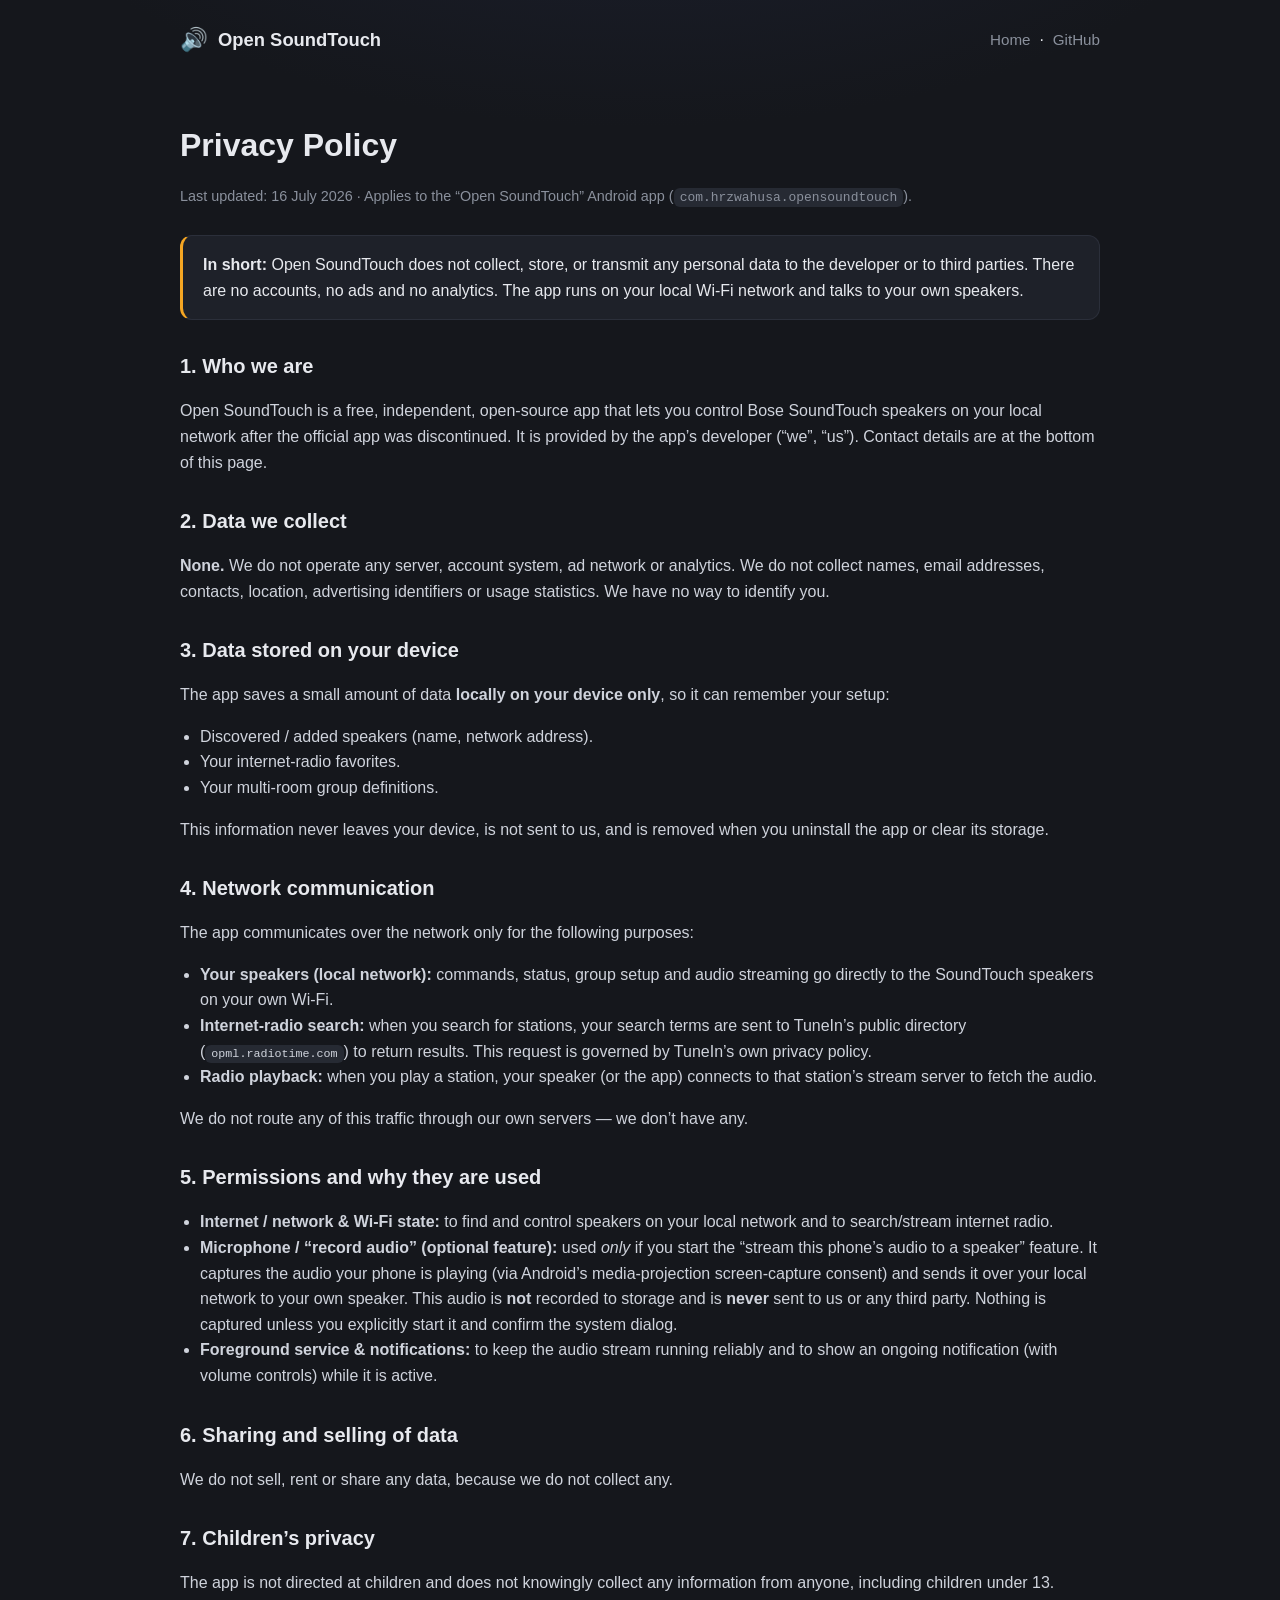
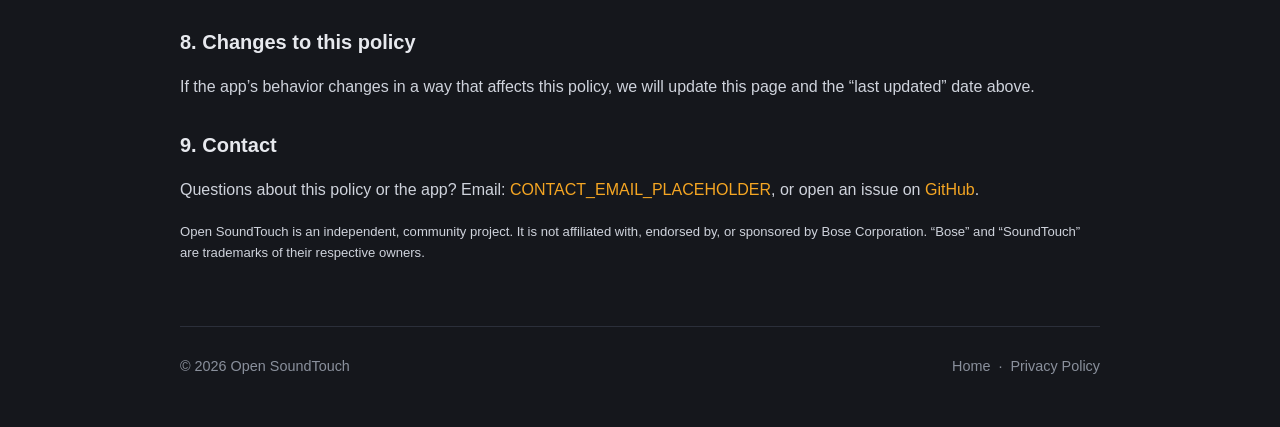
==== privacy.html @ c3b94a8e "Add GitHub Pages site: landing page + privacy policy" ====
<!doctype html>
<html lang="en">
<head>
  <meta charset="utf-8" />
  <meta name="viewport" content="width=device-width, initial-scale=1" />
  <title>Privacy Policy — Open SoundTouch</title>
  <meta name="description" content="Privacy policy for the Open SoundTouch Android app. No personal data is collected, stored on our servers, or shared — the app runs entirely on your local network." />
  <link rel="icon" href="data:image/svg+xml,%3Csvg xmlns='http://www.w3.org/2000/svg' viewBox='0 0 100 100'%3E%3Ctext y='.9em' font-size='90'%3E%F0%9F%94%8A%3C/text%3E%3C/svg%3E" />
  <link rel="stylesheet" href="style.css" />
</head>
<body>
  <div class="wrap">
    <nav class="nav">
      <a class="brand" href="index.html" style="color:var(--text)"><span class="dot">🔊</span> Open SoundTouch</a>
      <div>
        <a class="navlink" href="index.html">Home</a>
        &nbsp;·&nbsp;
        <a class="navlink" href="https://github.com/Hrzwahusa/Open-Soundtouch" target="_blank" rel="noopener">GitHub</a>
      </div>
    </nav>

    <main class="legal">
      <h1>Privacy Policy</h1>
      <p class="updated">Last updated: 16 July 2026 · Applies to the “Open SoundTouch” Android app (<code>com.hrzwahusa.opensoundtouch</code>).</p>

      <div class="tldr">
        <strong>In short:</strong> Open SoundTouch does not collect, store, or transmit any
        personal data to the developer or to third parties. There are no accounts, no ads and
        no analytics. The app runs on your local Wi‑Fi network and talks to your own speakers.
      </div>

      <h2>1. Who we are</h2>
      <p>
        Open SoundTouch is a free, independent, open‑source app that lets you control Bose
        SoundTouch speakers on your local network after the official app was discontinued.
        It is provided by the app’s developer (“we”, “us”). Contact details are at the bottom
        of this page.
      </p>

      <h2>2. Data we collect</h2>
      <p>
        <strong>None.</strong> We do not operate any server, account system, ad network or
        analytics. We do not collect names, email addresses, contacts, location, advertising
        identifiers or usage statistics. We have no way to identify you.
      </p>

      <h2>3. Data stored on your device</h2>
      <p>The app saves a small amount of data <strong>locally on your device only</strong>, so it can remember your setup:</p>
      <ul>
        <li>Discovered / added speakers (name, network address).</li>
        <li>Your internet‑radio favorites.</li>
        <li>Your multi‑room group definitions.</li>
      </ul>
      <p>
        This information never leaves your device, is not sent to us, and is removed when you
        uninstall the app or clear its storage.
      </p>

      <h2>4. Network communication</h2>
      <p>The app communicates over the network only for the following purposes:</p>
      <ul>
        <li><strong>Your speakers (local network):</strong> commands, status, group setup and audio
          streaming go directly to the SoundTouch speakers on your own Wi‑Fi.</li>
        <li><strong>Internet‑radio search:</strong> when you search for stations, your search terms are
          sent to TuneIn’s public directory (<code>opml.radiotime.com</code>) to return results. This
          request is governed by TuneIn’s own privacy policy.</li>
        <li><strong>Radio playback:</strong> when you play a station, your speaker (or the app) connects
          to that station’s stream server to fetch the audio.</li>
      </ul>
      <p>We do not route any of this traffic through our own servers — we don’t have any.</p>

      <h2>5. Permissions and why they are used</h2>
      <ul>
        <li><strong>Internet / network &amp; Wi‑Fi state:</strong> to find and control speakers on your
          local network and to search/stream internet radio.</li>
        <li><strong>Microphone / “record audio” (optional feature):</strong> used <em>only</em> if you
          start the “stream this phone’s audio to a speaker” feature. It captures the audio your phone
          is playing (via Android’s media‑projection screen‑capture consent) and sends it over your
          local network to your own speaker. This audio is <strong>not</strong> recorded to storage and
          is <strong>never</strong> sent to us or any third party. Nothing is captured unless you
          explicitly start it and confirm the system dialog.</li>
        <li><strong>Foreground service &amp; notifications:</strong> to keep the audio stream running
          reliably and to show an ongoing notification (with volume controls) while it is active.</li>
      </ul>

      <h2>6. Sharing and selling of data</h2>
      <p>We do not sell, rent or share any data, because we do not collect any.</p>

      <h2>7. Children’s privacy</h2>
      <p>
        The app is not directed at children and does not knowingly collect any information from
        anyone, including children under 13.
      </p>

      <h2>8. Changes to this policy</h2>
      <p>
        If the app’s behavior changes in a way that affects this policy, we will update this page
        and the “last updated” date above.
      </p>

      <h2>9. Contact</h2>
      <p>
        Questions about this policy or the app? Email:
        <a href="mailto:CONTACT_EMAIL_PLACEHOLDER">CONTACT_EMAIL_PLACEHOLDER</a>,
        or open an issue on
        <a href="https://github.com/Hrzwahusa/Open-Soundtouch" target="_blank" rel="noopener">GitHub</a>.
      </p>

      <p class="disclaimer">
        Open SoundTouch is an independent, community project. It is not affiliated with, endorsed by,
        or sponsored by Bose Corporation. “Bose” and “SoundTouch” are trademarks of their respective
        owners.
      </p>
    </main>

    <footer>
      <div class="frow">
        <div>© <span id="yr"></span> Open SoundTouch</div>
        <div><a href="index.html">Home</a> &nbsp;·&nbsp; <a href="privacy.html">Privacy Policy</a></div>
      </div>
    </footer>
  </div>
  <script>document.getElementById('yr').textContent = new Date().getFullYear();</script>
</body>
</html>
---- style.css ----
:root {
  --bg: #15171c;
  --bg2: #0f1115;
  --surface: #1e2129;
  --surface2: #262a33;
  --text: #e7e9ee;
  --muted: #8a909c;
  --accent: #f5a623;
  --accent-ink: #17130a;
  --border: #2b2f3a;
  --radius: 16px;
}

* { box-sizing: border-box; }

html { scroll-behavior: smooth; }

body {
  margin: 0;
  background: radial-gradient(1200px 600px at 50% -10%, #1c2030 0%, var(--bg) 55%) no-repeat, var(--bg);
  color: var(--text);
  font-family: -apple-system, BlinkMacSystemFont, "Segoe UI", Roboto, Helvetica, Arial, sans-serif;
  line-height: 1.6;
  -webkit-font-smoothing: antialiased;
}

.wrap { max-width: 960px; margin: 0 auto; padding: 0 20px; }

a { color: var(--accent); text-decoration: none; }
a:hover { text-decoration: underline; }

/* Top bar */
.nav {
  display: flex; align-items: center; justify-content: space-between;
  padding: 22px 0; gap: 16px;
}
.brand { display: flex; align-items: center; gap: 10px; font-weight: 700; font-size: 1.15rem; }
.brand .dot { font-size: 1.4rem; }
.nav a.navlink { color: var(--muted); font-size: .95rem; }
.nav a.navlink:hover { color: var(--text); text-decoration: none; }

/* Hero */
.hero { text-align: center; padding: 48px 0 40px; }
.badge {
  display: inline-block; padding: 6px 14px; border-radius: 999px;
  background: rgba(245,166,35,.12); color: var(--accent);
  border: 1px solid rgba(245,166,35,.35);
  font-size: .8rem; font-weight: 600; letter-spacing: .3px; margin-bottom: 22px;
}
.hero h1 { font-size: clamp(2rem, 5vw, 3.1rem); line-height: 1.15; margin: 0 0 16px; }
.hero p.sub { font-size: 1.15rem; color: var(--muted); max-width: 620px; margin: 0 auto 30px; }

.cta { display: flex; gap: 14px; justify-content: center; flex-wrap: wrap; }
.btn {
  display: inline-block; padding: 13px 24px; border-radius: 12px; font-weight: 700;
  border: 1px solid transparent; cursor: pointer; font-size: 1rem;
}
.btn-primary { background: var(--accent); color: var(--accent-ink); }
.btn-primary:hover { filter: brightness(1.07); text-decoration: none; }
.btn-ghost { background: transparent; color: var(--text); border-color: var(--border); }
.btn-ghost:hover { background: var(--surface); text-decoration: none; }
.cta-note { color: var(--muted); font-size: .85rem; margin-top: 16px; }

/* Sections */
section { padding: 40px 0; }
h2 { font-size: 1.6rem; margin: 0 0 8px; }
.section-sub { color: var(--muted); margin: 0 0 28px; }

.grid { display: grid; grid-template-columns: repeat(auto-fit, minmax(240px, 1fr)); gap: 16px; }
.card {
  background: var(--surface); border: 1px solid var(--border);
  border-radius: var(--radius); padding: 22px;
}
.card .ic { font-size: 1.6rem; margin-bottom: 10px; }
.card h3 { margin: 0 0 6px; font-size: 1.08rem; }
.card p { margin: 0; color: var(--muted); font-size: .95rem; }

/* Steps */
.steps { display: grid; grid-template-columns: repeat(auto-fit, minmax(200px, 1fr)); gap: 16px; }
.step { background: var(--surface); border: 1px solid var(--border); border-radius: var(--radius); padding: 20px; }
.step .n { color: var(--accent); font-weight: 800; font-size: .85rem; letter-spacing: 1px; }
.step h3 { margin: 6px 0 4px; font-size: 1.05rem; }
.step p { margin: 0; color: var(--muted); font-size: .93rem; }

/* Callout */
.callout {
  background: linear-gradient(180deg, var(--surface), var(--bg2));
  border: 1px solid var(--border); border-radius: var(--radius);
  padding: 34px; text-align: center;
}
.callout h2 { margin-bottom: 10px; }
.callout p { color: var(--muted); margin: 0 auto 22px; max-width: 560px; }

/* Footer */
footer { border-top: 1px solid var(--border); margin-top: 40px; padding: 28px 0 50px; color: var(--muted); font-size: .9rem; }
footer .frow { display: flex; justify-content: space-between; flex-wrap: wrap; gap: 12px; }
footer a { color: var(--muted); }
footer a:hover { color: var(--text); }
.disclaimer { margin-top: 18px; font-size: .82rem; color: #6b7280; }

/* Legal (privacy) page */
.legal { padding: 20px 0 10px; }
.legal h1 { font-size: 2rem; margin: 20px 0 6px; }
.legal .updated { color: var(--muted); font-size: .9rem; margin-bottom: 26px; }
.legal h2 { font-size: 1.25rem; margin: 30px 0 10px; }
.legal p, .legal li { color: #cfd3dc; }
.legal ul { padding-left: 20px; }
.legal .tldr {
  background: var(--surface); border: 1px solid var(--border);
  border-left: 3px solid var(--accent); border-radius: 12px; padding: 16px 20px; margin: 8px 0 10px;
}
.legal code { background: var(--surface2); padding: 2px 6px; border-radius: 6px; font-size: .9em; }
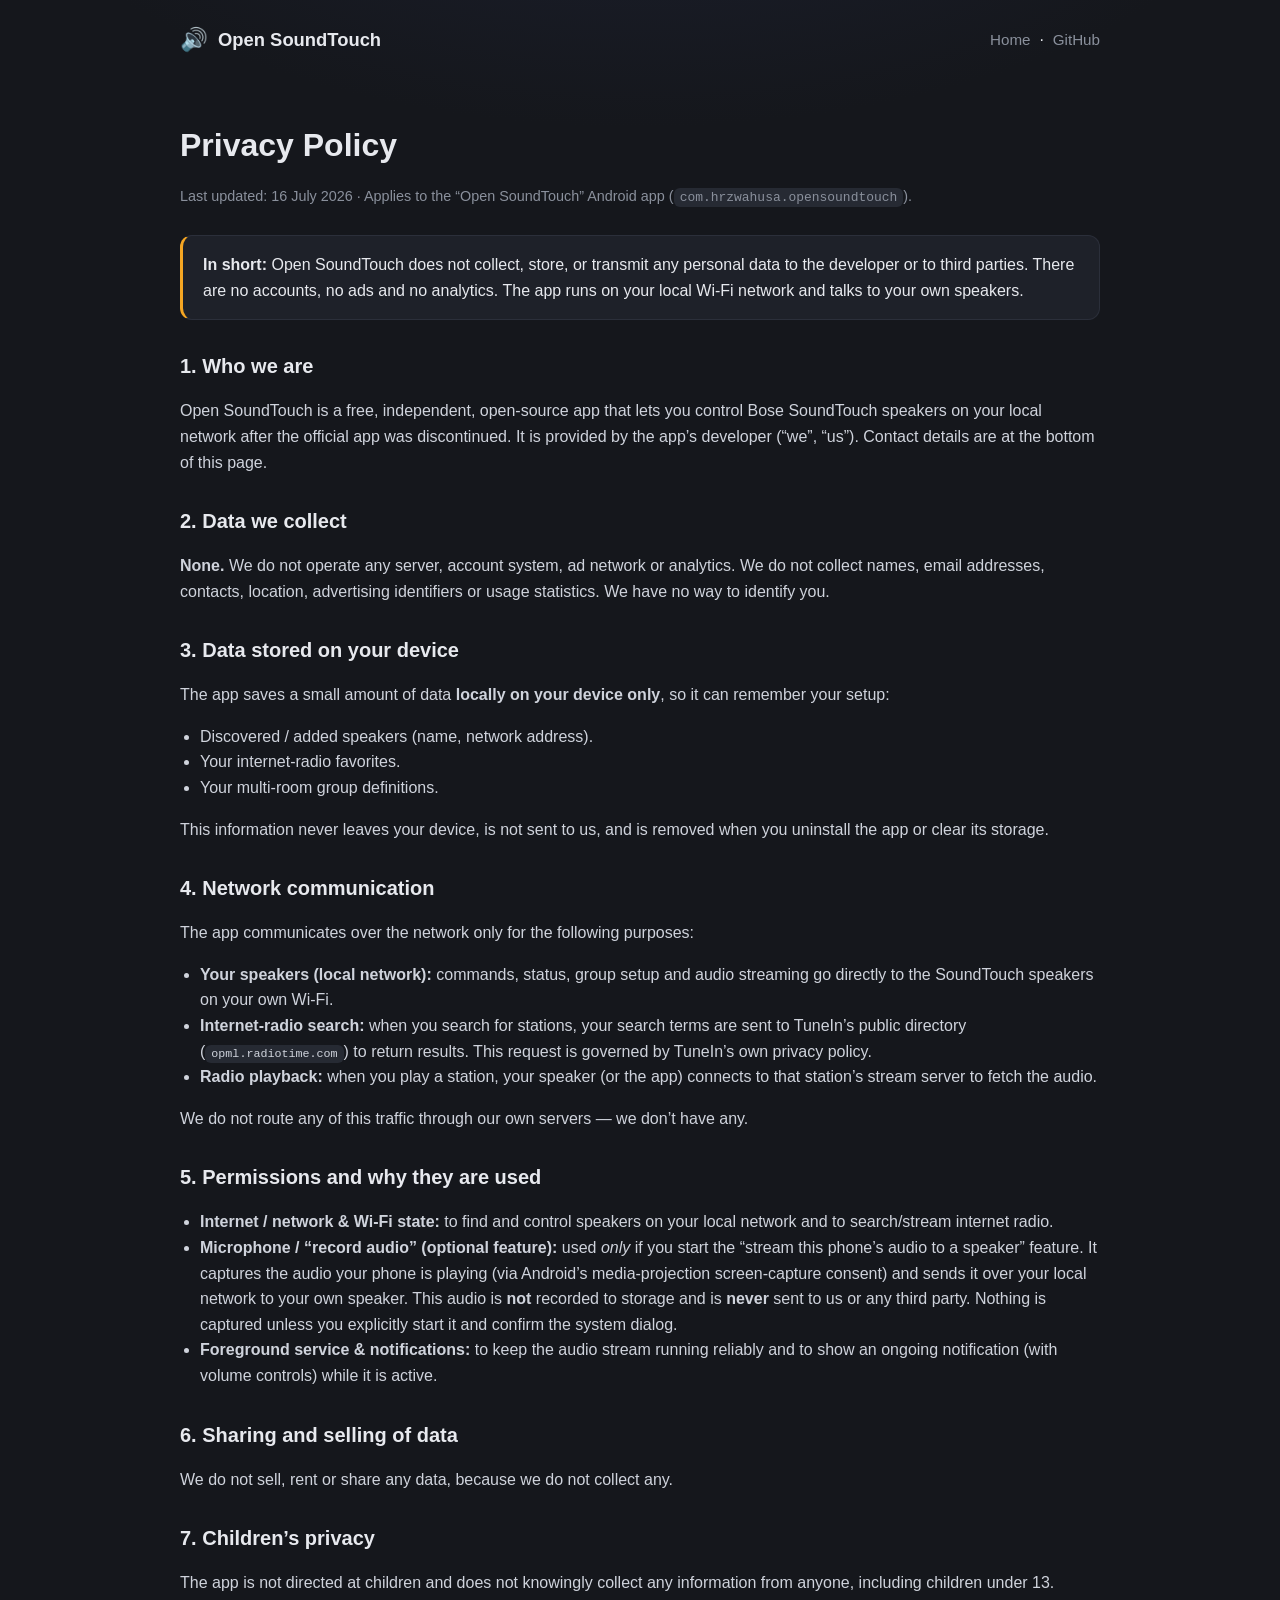
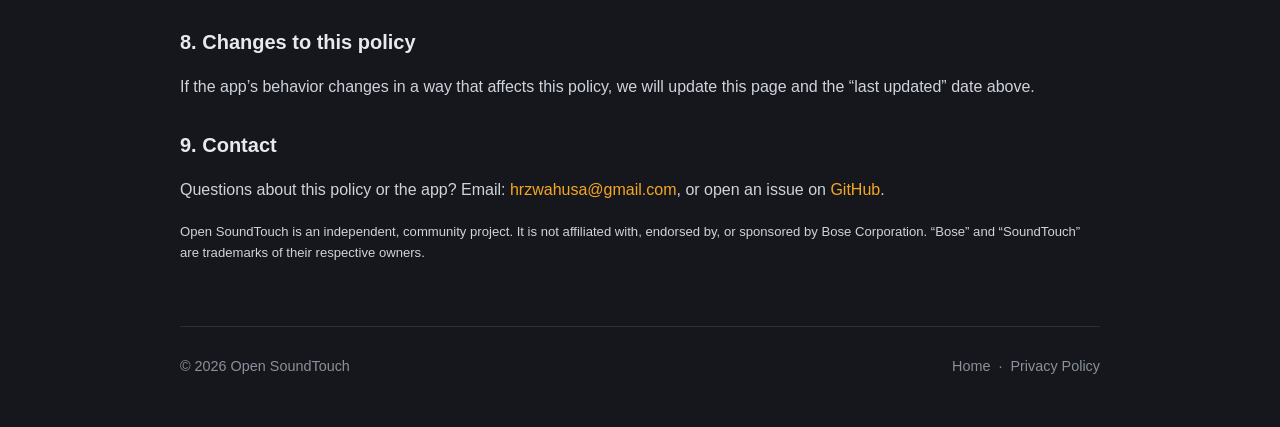
==== commit a321cb55: "Update privacy.html" ====
--- a/privacy.html
+++ b/privacy.html
@@ -101,7 +101,7 @@
       <h2>9. Contact</h2>
       <p>
         Questions about this policy or the app? Email:
-        <a href="mailto:CONTACT_EMAIL_PLACEHOLDER">CONTACT_EMAIL_PLACEHOLDER</a>,
+        <a href="mailto:hrzwahusa@gmail.com">hrzwahusa@gmail.com</a>,
         or open an issue on
         <a href="https://github.com/Hrzwahusa/Open-Soundtouch" target="_blank" rel="noopener">GitHub</a>.
       </p>
@@ -122,4 +122,4 @@
   </div>
   <script>document.getElementById('yr').textContent = new Date().getFullYear();</script>
 </body>
-</html>+</html>
